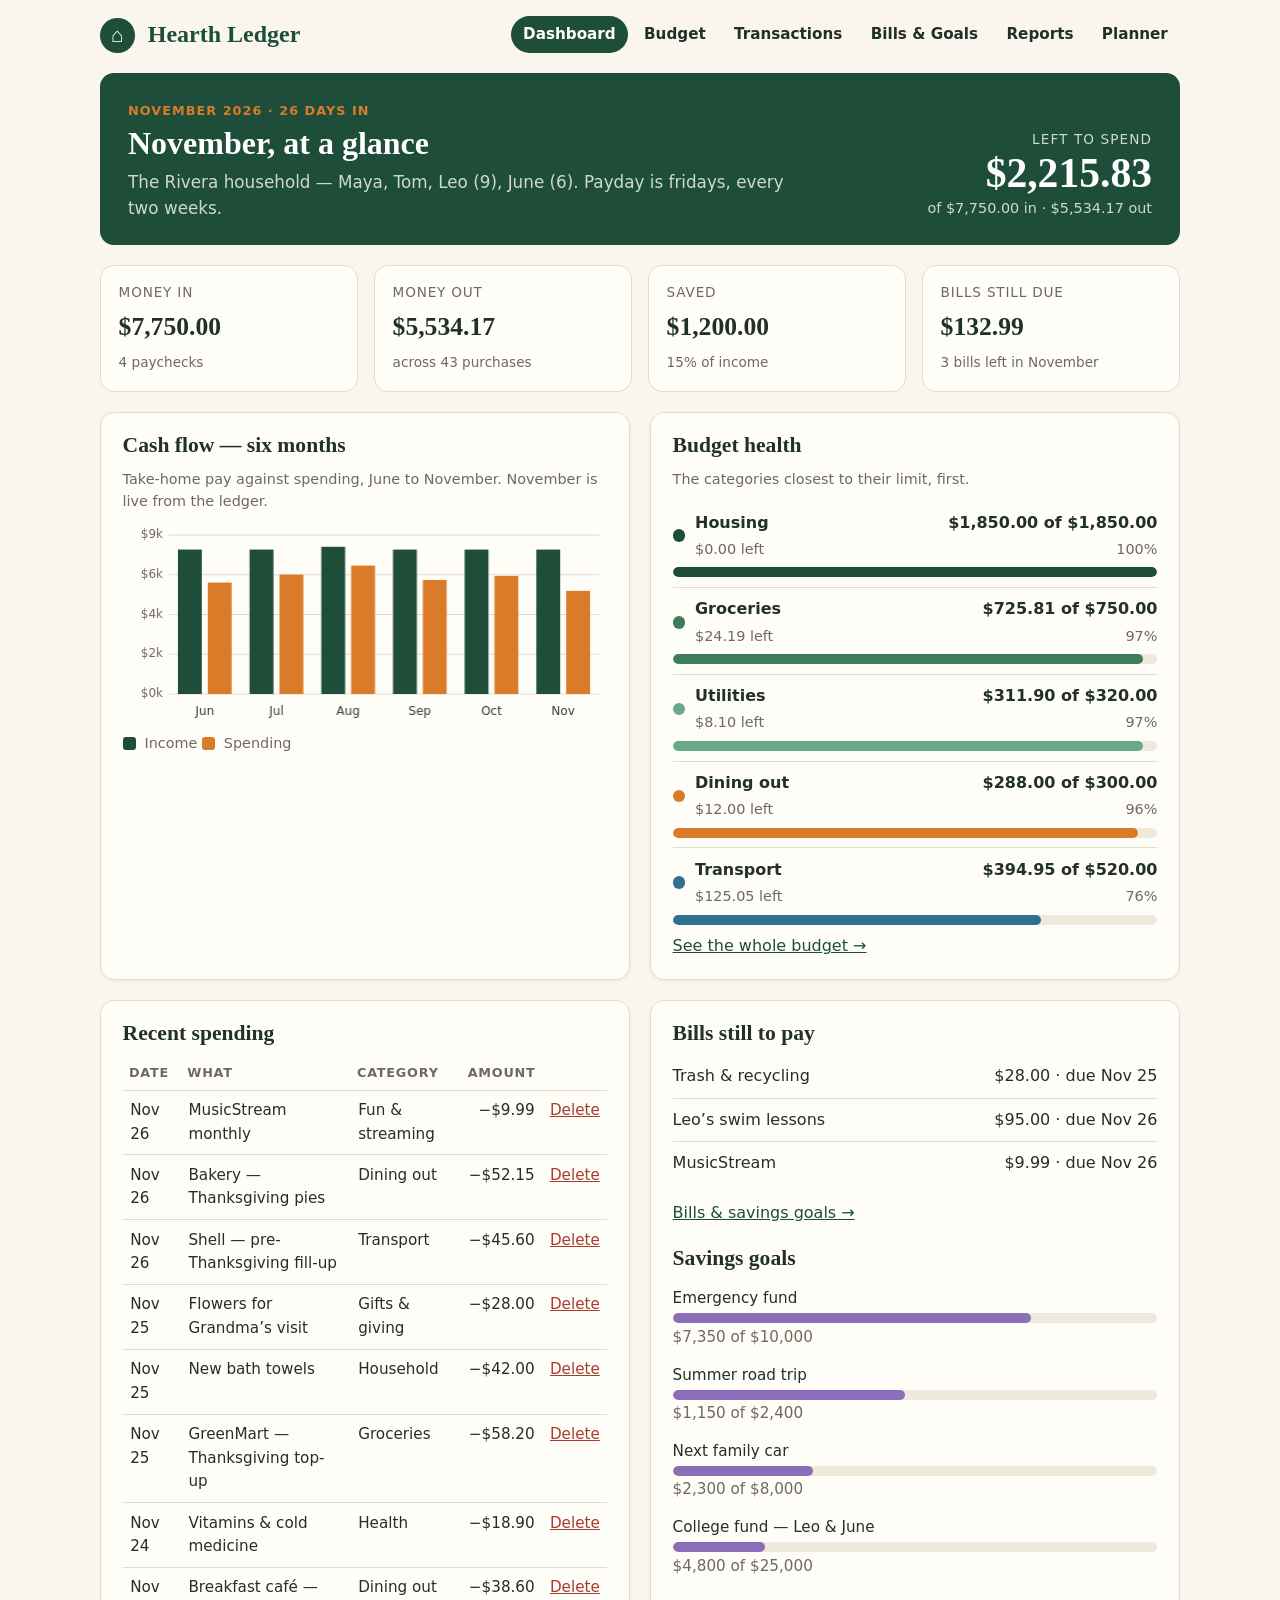
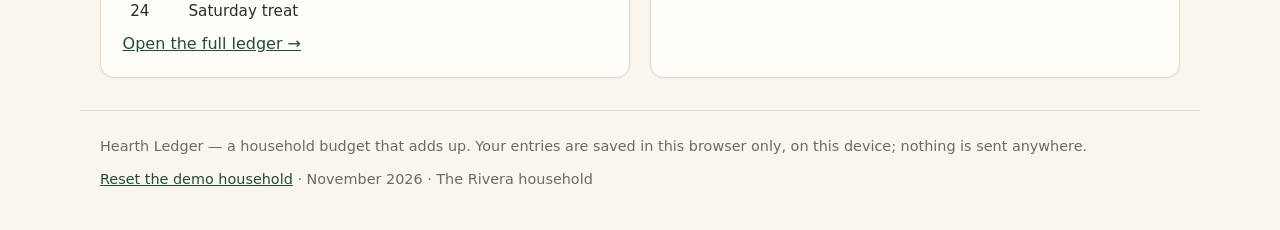
==== app/index.html @ c37ec685 "Hearth Ledger: household budget site for make.fun best-household-budget-site-20261126-1457" ====
<!doctype html>
<html lang="en">
<head>
<meta charset="utf-8">
<meta name="viewport" content="width=device-width, initial-scale=1">
<meta name="description" content="Hearth Ledger — a household budget site: the month at a glance, budgets by category, a ledger, bills, savings goals, reports and a 50/30/20 planner. Runs offline, from its own files.">
<title>Hearth Ledger — a household budget that adds up</title>
<link rel="icon" href="favicon.svg" type="image/svg+xml">
<link rel="stylesheet" href="style.css">
<script type="module" src="main.js"></script>
</head>
<body>
<header class="site-header">
  <a class="brand" href="#/"><span class="brand-mark" aria-hidden="true">⌂</span> Hearth Ledger</a>
  <nav class="site-nav" aria-label="Sections">
    <a href="#/">Dashboard</a>
    <a href="#/budget">Budget</a>
    <a href="#/transactions">Transactions</a>
    <a href="#/bills">Bills &amp; Goals</a>
    <a href="#/reports">Reports</a>
    <a href="#/plan">Planner</a>
  </nav>
</header>
<main id="app" class="page"></main>
<footer class="site-footer">
  <p>Hearth Ledger — a household budget that adds up. Your entries are saved in this browser only, on this device; nothing is sent anywhere.</p>
  <p><button class="link-button" data-action="reset-data">Reset the demo household</button> · November 2026 · The Rivera household</p>
</footer>
</body>
</html>
---- app/style.css ----
/* Hearth Ledger — the look.
 *
 * Warm paper, deep green, amber: a kitchen-table ledger, not a bank portal.
 * System fonts only, so the site needs no font files and no network.
 * Layout: a centred column, cards for each block, two-column grids that
 * collapse to one column on a phone. */

:root {
  --paper: #faf6ee;
  --card: #fffdf8;
  --ink: #22302a;
  --muted: #6f6a5e;
  --line: #e3dccb;
  --green: #1e4d3a;
  --green-soft: #e7efe9;
  --amber: #d97b29;
  --amber-soft: #fbeed9;
  --red: #a63d2f;
  --purple: #8a6fb8;
  --radius: 14px;
}

* { box-sizing: border-box; }

body {
  margin: 0;
  background: var(--paper);
  color: var(--ink);
  font: 16px/1.55 system-ui, -apple-system, "Segoe UI", sans-serif;
}

h1, h2, h3 {
  font-family: Georgia, "Times New Roman", serif;
  line-height: 1.2;
  margin: 0 0 0.4em;
}

h1 { font-size: 2rem; }
h2 { font-size: 1.35rem; }
h3 { font-size: 1.1rem; }

p { margin: 0 0 0.75em; }
p:last-child { margin-bottom: 0; }

a { color: var(--green); }
a:hover { color: var(--amber); }

button { font: inherit; cursor: pointer; }

/* --- Header and footer --- */

.site-header {
  display: flex;
  align-items: center;
  justify-content: space-between;
  gap: 1rem;
  flex-wrap: wrap;
  max-width: 1120px;
  margin: 0 auto;
  padding: 1rem 1.25rem 0.75rem;
}

.brand {
  font-family: Georgia, "Times New Roman", serif;
  font-size: 1.5rem;
  font-weight: 700;
  color: var(--green);
  text-decoration: none;
  white-space: nowrap;
}

.brand-mark {
  display: inline-block;
  width: 1.7em;
  height: 1.7em;
  line-height: 1.7em;
  text-align: center;
  background: var(--green);
  color: #fff;
  border-radius: 50%;
  font-size: 0.85em;
  margin-right: 0.35em;
}

.site-nav {
  display: flex;
  gap: 0.25rem;
  flex-wrap: wrap;
}

.site-nav a {
  padding: 0.45em 0.8em;
  border-radius: 999px;
  text-decoration: none;
  color: var(--ink);
  font-weight: 600;
  font-size: 0.95rem;
}

.site-nav a:hover { background: var(--green-soft); }
.site-nav a.active { background: var(--green); color: #fff; }

.site-footer {
  max-width: 1120px;
  margin: 0 auto;
  padding: 1.5rem 1.25rem 2.5rem;
  color: var(--muted);
  font-size: 0.9rem;
  border-top: 1px solid var(--line);
}

/* --- Page layout --- */

.page {
  max-width: 1120px;
  margin: 0 auto;
  padding: 0.5rem 1.25rem 2rem;
}

.page-head { margin: 0.5rem 0 1.25rem; }
.eyebrow {
  text-transform: uppercase;
  letter-spacing: 0.08em;
  font-size: 0.8rem;
  font-weight: 700;
  color: var(--amber);
  margin-bottom: 0.25em;
}
.lede { color: var(--muted); font-size: 1.05rem; max-width: 62ch; }
.hint { color: var(--muted); font-size: 0.9rem; }

.card {
  background: var(--card);
  border: 1px solid var(--line);
  border-radius: var(--radius);
  padding: 1.25rem 1.35rem;
  box-shadow: 0 1px 3px rgb(34 48 42 / 0.06);
}

.grid-two {
  display: grid;
  grid-template-columns: 1fr 1fr;
  gap: 1.25rem;
  margin-bottom: 1.25rem;
}

/* Grid and flex children must be allowed to shrink below their content's
 * intrinsic width, or a wide canvas or table forces the page wider than a
 * phone: the chart canvas is 640 wide by attribute but draws at whatever
 * width its card gives it. */
.grid-two > *, .stats > * { min-width: 0; }

section { margin-bottom: 1.25rem; }
section:last-child { margin-bottom: 0; }

/* --- Dashboard hero --- */

.hero {
  display: flex;
  justify-content: space-between;
  align-items: flex-end;
  gap: 1.5rem;
  flex-wrap: wrap;
  background: var(--green);
  color: #f4efe4;
  border-radius: var(--radius);
  padding: 1.75rem 1.75rem 1.5rem;
  margin-bottom: 1.25rem;
}

.hero h1 { color: #fff; margin-bottom: 0.2em; }
.hero .lede { color: #cfd8cf; margin-bottom: 0; }
.hero-left { text-align: right; }
.hero-label { display: block; font-size: 0.85rem; text-transform: uppercase; letter-spacing: 0.08em; color: #cfd8cf; }
.hero-amount { display: block; font-family: Georgia, "Times New Roman", serif; font-size: 2.6rem; font-weight: 700; color: #fff; line-height: 1.1; }
.hero-sub { font-size: 0.9rem; color: #cfd8cf; }

/* --- Stat cards --- */

.stats {
  display: grid;
  grid-template-columns: repeat(4, 1fr);
  gap: 1rem;
  margin-bottom: 1.25rem;
}

.stat {
  background: var(--card);
  border: 1px solid var(--line);
  border-radius: var(--radius);
  padding: 1rem 1.1rem;
}

.stat span { display: block; color: var(--muted); font-size: 0.85rem; text-transform: uppercase; letter-spacing: 0.06em; }
.stat strong { display: block; font-family: Georgia, "Times New Roman", serif; font-size: 1.6rem; margin: 0.15em 0; }
.stat small { color: var(--muted); font-size: 0.85rem; }

/* --- Bars --- */

.bar {
  height: 10px;
  background: #efe9db;
  border-radius: 999px;
  overflow: hidden;
}

.bar > span { display: block; height: 100%; border-radius: 999px; }
.bar.big { height: 16px; }
.bar-over { background: #f6ddd6; }

.cat-row {
  display: grid;
  grid-template-columns: auto 1fr auto;
  grid-template-areas:
    "dot name figures"
    "dot status pct"
    "bar bar bar";
  column-gap: 0.6rem;
  row-gap: 0.15rem;
  padding: 0.6rem 0;
  border-bottom: 1px solid var(--line);
  align-items: center;
}

.cat-row:last-of-type { border-bottom: 0; }
.cat-row .dot { grid-area: dot; }
.cat-row .cat-name { grid-area: name; font-weight: 600; }
.cat-row .cat-figures { grid-area: figures; font-weight: 600; text-align: right; }
.cat-row .cat-status { grid-area: status; color: var(--muted); font-size: 0.9rem; }
.cat-row .cat-pct { grid-area: pct; color: var(--muted); font-size: 0.9rem; text-align: right; }
.cat-row .bar { grid-area: bar; margin-top: 0.3rem; }

.dot {
  display: inline-block;
  width: 0.8em;
  height: 0.8em;
  border-radius: 50%;
  vertical-align: middle;
}

.over { color: var(--red); font-weight: 600; }
.good { color: var(--green); font-weight: 600; }
.paid { color: var(--green); font-weight: 600; }
.due { color: var(--amber); font-weight: 600; }

/* --- Tables --- */

.table-scroll { overflow-x: auto; }

table.ledger { width: 100%; border-collapse: collapse; font-size: 0.95rem; }
table.ledger th, table.ledger td { padding: 0.55em 0.5em; text-align: left; border-bottom: 1px solid var(--line); vertical-align: top; }
table.ledger th { color: var(--muted); font-size: 0.8rem; text-transform: uppercase; letter-spacing: 0.06em; }
table.ledger td.amount { text-align: right; font-variant-numeric: tabular-nums; white-space: nowrap; }
table.ledger td.amount.expense { color: var(--ink); }
table.ledger td.amount.income { color: var(--green); font-weight: 600; }
table.ledger tr:last-child td { border-bottom: 0; }
td.empty { color: var(--muted); text-align: center; padding: 1.5em 0; }

/* --- Forms and buttons --- */

.button {
  background: var(--green);
  color: #fff;
  border: 0;
  border-radius: 999px;
  padding: 0.55em 1.2em;
  font-weight: 600;
  white-space: nowrap;
}

.button:hover { background: #16392c; }
.button.small { padding: 0.35em 0.9em; font-size: 0.9rem; }

.link-button {
  background: none;
  border: 0;
  padding: 0;
  color: var(--green);
  text-decoration: underline;
  font-size: inherit;
}

.link-button.danger { color: var(--red); }
.link-button:hover { color: var(--amber); }

label { font-weight: 600; font-size: 0.95rem; }

input, select {
  font: inherit;
  color: var(--ink);
  background: #fff;
  border: 1px solid #cfc8b4;
  border-radius: 8px;
  padding: 0.45em 0.6em;
  width: 100%;
  margin-top: 0.25em;
}

input:focus, select:focus { outline: 2px solid var(--green); outline-offset: 1px; }

.form-grid {
  display: grid;
  grid-template-columns: repeat(auto-fit, minmax(180px, 1fr));
  gap: 0.9rem;
  align-items: end;
}

.form-card h3 { margin-bottom: 0.8rem; }

.filter-row {
  display: flex;
  gap: 1rem;
  flex-wrap: wrap;
  margin-bottom: 1rem;
}

.filter-row label { flex: 1; min-width: 200px; }

/* --- Budget page --- */

.total-bar-card { margin-bottom: 1.25rem; }
.total-bar-head { display: flex; justify-content: space-between; gap: 1rem; flex-wrap: wrap; margin-bottom: 0.6rem; }

.budget-grid {
  display: grid;
  grid-template-columns: repeat(auto-fill, minmax(280px, 1fr));
  gap: 1rem;
  margin-bottom: 1.25rem;
}

.budget-card header { display: flex; align-items: center; gap: 0.5rem; }
.budget-card header h3 { margin: 0; }
.big-figure { font-family: Georgia, "Times New Roman", serif; font-size: 1.5rem; font-weight: 700; margin: 0.5em 0; }
.big-figure span { font-size: 1rem; font-weight: 400; color: var(--muted); }
.budget-card .bar { margin: 0.5rem 0; }
.limit-edit { display: flex; gap: 0.5rem; align-items: center; margin-top: 0.75rem; }
.limit-edit input { width: 7em; margin-top: 0; }

/* --- Bills and goals --- */

.bill-list { list-style: none; margin: 0 0 1rem; padding: 0; }
.bill-list li {
  display: flex;
  justify-content: space-between;
  gap: 1rem;
  padding: 0.55em 0;
  border-bottom: 1px solid var(--line);
}
.bill-list li:last-child { border-bottom: 0; }

.subhead { margin-top: 1.25rem; }

.goal-mini { display: grid; grid-template-columns: 1fr auto; gap: 0.15rem 0.75rem; align-items: center; padding: 0.45rem 0; font-size: 0.95rem; }
.goal-mini .bar { grid-column: 1 / -1; }
.goal-mini span:last-child { color: var(--muted); }

.goal-card h3 { margin-bottom: 0.2rem; }
.goal-card > p { color: var(--muted); }
.goal-card .bar { margin: 0.5rem 0; }
.contribute-row { display: flex; gap: 0.5rem; flex-wrap: wrap; align-items: center; margin-top: 0.75rem; }
.contribute-custom { display: flex; gap: 0.4rem; align-items: center; }
.contribute-custom label { display: flex; align-items: center; gap: 0.3rem; }
.contribute-custom input { width: 6.5em; margin-top: 0; }

/* --- Reports --- */

.chart { width: 100%; height: auto; display: block; min-width: 0; }
.chart.donut { max-width: 420px; margin: 0 auto; }

.legend { color: var(--muted); font-size: 0.9rem; margin-top: 0.75rem; }
.swatch { display: inline-block; width: 0.9em; height: 0.9em; border-radius: 3px; margin-right: 0.3em; vertical-align: -0.1em; }

.donut-legend { list-style: none; margin: 0.75rem 0 0; padding: 0; columns: 2; column-gap: 1.5rem; }
.donut-legend li { display: flex; gap: 0.4rem; align-items: baseline; padding: 0.2em 0; break-inside: avoid; }
.donut-legend strong { margin-left: auto; font-variant-numeric: tabular-nums; }

.insights { margin: 0.5rem 0 0; padding-left: 1.2rem; }
.insights li { margin-bottom: 0.55em; }

/* --- Planner --- */

.planner-inputs { grid-template-columns: repeat(auto-fit, minmax(200px, 1fr)); }
.plan-row {
  display: flex;
  justify-content: space-between;
  gap: 1.5rem;
  flex-wrap: wrap;
  padding: 1rem 0;
  border-top: 1px solid var(--line);
}
.plan-row p { color: var(--muted); margin: 0.25em 0 0; max-width: 52ch; }
.plan-figures { display: flex; flex-direction: column; gap: 0.2rem; text-align: right; min-width: 15em; }

/* --- Phone layout --- */

@media (max-width: 760px) {
  body { font-size: 15px; }
  h1 { font-size: 1.6rem; }
  .grid-two { grid-template-columns: 1fr; }
  .stats { grid-template-columns: 1fr 1fr; }
  .site-header { padding: 0.75rem 1rem 0.5rem; }
  .site-nav { overflow-x: auto; flex-wrap: nowrap; padding-bottom: 0.25rem; }
  .site-nav a { white-space: nowrap; }
  .hero { padding: 1.25rem; }
  .hero-left { text-align: left; }
  .hero-amount { font-size: 2.1rem; }
  .donut-legend { columns: 1; }
  table.ledger { font-size: 0.88rem; }
  table.ledger th:nth-child(3), table.ledger td:nth-child(3) { display: none; }
  .page { padding: 0.25rem 1rem 1.5rem; }
}
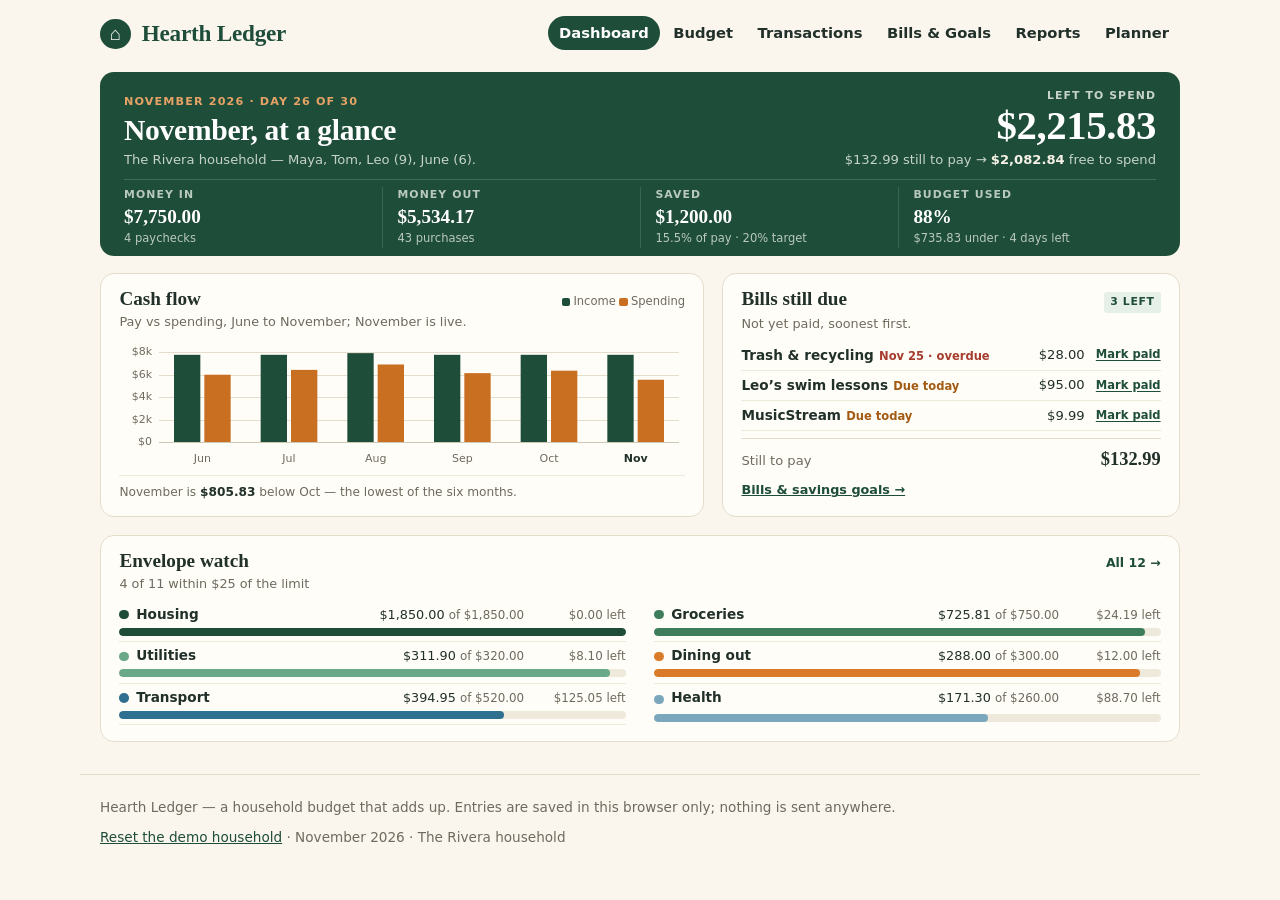
==== commit 3bd043c7: "Hearth Ledger round 1 optimization (Doubao): statement band dashboard, envelope cards, reports, phon" ====
--- a/app/index.html
+++ b/app/index.html
@@ -3,7 +3,7 @@
 <head>
 <meta charset="utf-8">
 <meta name="viewport" content="width=device-width, initial-scale=1">
-<meta name="description" content="Hearth Ledger — a household budget site: the month at a glance, budgets by category, a ledger, bills, savings goals, reports and a 50/30/20 planner. Runs offline, from its own files.">
+<meta name="description" content="Hearth Ledger — a household budget that adds up: the month at a glance, envelopes, a ledger, bills, savings goals, reports and a 50/30/20 planner. Offline, from its own files.">
 <title>Hearth Ledger — a household budget that adds up</title>
 <link rel="icon" href="favicon.svg" type="image/svg+xml">
 <link rel="stylesheet" href="style.css">
@@ -23,8 +23,8 @@
 </header>
 <main id="app" class="page"></main>
 <footer class="site-footer">
-  <p>Hearth Ledger — a household budget that adds up. Your entries are saved in this browser only, on this device; nothing is sent anywhere.</p>
-  <p><button class="link-button" data-action="reset-data">Reset the demo household</button> · November 2026 · The Rivera household</p>
+  <p>Hearth Ledger — a household budget that adds up. Entries are saved in this browser only; nothing is sent anywhere.</p>
+  <p><button class="link-button" data-action="reset-data">Reset the demo household</button> &middot; November 2026 &middot; The Rivera household</p>
 </footer>
 </body>
 </html>
--- a/app/style.css
+++ b/app/style.css
@@ -1,411 +1,256 @@
-/* Hearth Ledger — the look.
- *
- * Warm paper, deep green, amber: a kitchen-table ledger, not a bank portal.
- * System fonts only, so the site needs no font files and no network.
- * Layout: a centred column, cards for each block, two-column grids that
- * collapse to one column on a phone. */
+/* Hearth Ledger — warm paper, deep green, amber: a kitchen-table ledger.
+   System fonts only; one centred column, cards that stack on a phone. */
 
 :root {
   --paper: #faf6ee;
   --card: #fffdf8;
   --ink: #22302a;
   --muted: #6f6a5e;
-  --line: #e3dccb;
+  --line: #e4ddcc;
+  --line-soft: #efe9db;
   --green: #1e4d3a;
   --green-soft: #e7efe9;
-  --amber: #d97b29;
-  --amber-soft: #fbeed9;
+  --amber: #c96f22;
   --red: #a63d2f;
   --purple: #8a6fb8;
   --radius: 14px;
+  --sans: "Lato", "Segoe UI", system-ui, -apple-system, sans-serif;
+  --serif: "Iowan Old Style", "Bitstream Charter", Georgia, "Times New Roman", serif;
 }
 
 * { box-sizing: border-box; }
-
-body {
-  margin: 0;
-  background: var(--paper);
-  color: var(--ink);
-  font: 16px/1.55 system-ui, -apple-system, "Segoe UI", sans-serif;
+body { margin: 0; background: var(--paper); color: var(--ink); font: 16px/1.5 var(--sans); }
+
+h1, h2, h3 { font-family: var(--serif); line-height: 1.15; margin: 0 0 0.35em; }
+h1 { font-size: 2rem; }
+h2 { font-size: 1.2rem; }
+h3 { font-size: 1rem; }
+p { margin: 0 0 0.7em; }
+p:last-child { margin-bottom: 0; }
+a { color: var(--green); text-decoration-thickness: 1px; }
+a:hover { color: var(--amber); }
+button { font: inherit; cursor: pointer; }
+
+.micro { display: block; font-size: 0.68rem; font-weight: 700; letter-spacing: 0.1em; text-transform: uppercase; color: var(--muted); }
+
+/* Header, footer, page frame */
+
+.site-header { display: flex; align-items: center; justify-content: space-between; gap: 1rem; flex-wrap: wrap; max-width: 1120px; margin: 0 auto; padding: 1rem 1.25rem 0.85rem; }
+.brand { font-family: var(--serif); font-size: 1.45rem; font-weight: 700; color: var(--green); text-decoration: none; white-space: nowrap; letter-spacing: -0.01em; }
+.brand-mark { display: inline-block; width: 1.65em; height: 1.65em; line-height: 1.65em; text-align: center; background: var(--green); color: #fff; border-radius: 50%; font-size: 0.8em; margin-right: 0.3em; vertical-align: 0.08em; }
+.site-nav { display: flex; gap: 0.15rem; }
+.site-nav a { padding: 0.4em 0.75em; border-radius: 999px; text-decoration: none; color: var(--ink); font-weight: 700; font-size: 0.92rem; }
+.site-nav a:hover { background: var(--green-soft); color: var(--green); }
+.site-nav a.active { background: var(--green); color: #fff; }
+.site-footer { max-width: 1120px; margin: 0 auto; padding: 1.4rem 1.25rem 2.5rem; color: var(--muted); font-size: 0.85rem; border-top: 1px solid var(--line); }
+.site-footer .link-button { color: var(--green); }
+
+.page { max-width: 1120px; margin: 0 auto; padding: 0.5rem 1.25rem 2rem; }
+.page-head { margin: 0.4rem 0 1.1rem; }
+.page-head .lede { max-width: 68ch; }
+.eyebrow { text-transform: uppercase; letter-spacing: 0.1em; font-size: 0.7rem; font-weight: 700; color: var(--amber); margin: 0 0 0.35em; }
+.lede { color: var(--muted); }
+.hint { color: var(--muted); font-size: 0.85rem; }
+.section-head p { font-size: 0.85rem; }
+
+.card { background: var(--card); border: 1px solid var(--line); border-radius: var(--radius); padding: 0.88rem 1.15rem 0.95rem; }
+.card-head { display: flex; align-items: baseline; justify-content: space-between; gap: 0.75rem; }
+.card-head h2 { margin: 0; }
+.card-note { color: var(--muted); font-size: 0.8rem; margin: 0.1em 0 0.55em; }
+.card-link { font-size: 0.78rem; font-weight: 700; white-space: nowrap; text-decoration: none; }
+.card-link:hover { text-decoration: underline; }
+.card-foot { margin: 0.55em 0 0; font-size: 0.8rem; font-weight: 700; }
+.chip { font-size: 0.68rem; font-weight: 700; letter-spacing: 0.06em; text-transform: uppercase; padding: 0.2em 0.55em; border-radius: 3px; background: var(--green-soft); color: var(--green); white-space: nowrap; }
+.row { display: grid; gap: 1.1rem; margin-top: 1.1rem; }
+.row-main { grid-template-columns: 1.32fr 1fr; }
+
+/* Dashboard band */
+
+.board { background: var(--green); color: #f2ede1; border-radius: var(--radius); padding: 1rem 1.5rem 0; }
+.board-top { display: flex; justify-content: space-between; align-items: flex-end; gap: 1.5rem; flex-wrap: wrap; padding-bottom: 0.55rem; }
+.board .eyebrow { color: #e7a366; margin-bottom: 0.22em; }
+.board h1 { color: #fff; font-size: 1.85rem; line-height: 1.1; margin: 0; letter-spacing: -0.01em; }
+.board-note { color: #c6d3c8; font-size: 0.82rem; margin: 0.3em 0 0; }
+.board-money { text-align: right; }
+.board-money .micro { color: #c6d3c8; }
+.board-money strong { display: block; font-family: var(--serif); font-size: 2.55rem; line-height: 1.05; color: #fff; letter-spacing: -0.01em; }
+.board-sub { display: block; font-size: 0.82rem; color: #c6d3c8; margin-top: 0.2em; }
+.board-sub b { color: #f7f2e6; }
+.board-strip { display: grid; grid-template-columns: repeat(4, 1fr); border-top: 1px solid rgb(255 255 255 / 0.16); padding: 0.45rem 0 0.5rem; }
+.board-strip > div { padding: 0 0.9rem; border-left: 1px solid rgb(255 255 255 / 0.13); }
+.board-strip > div:first-child { padding-left: 0; border-left: 0; }
+.board-strip .micro { color: #b9c9bd; }
+.board-strip strong { display: block; font-family: var(--serif); font-size: 1.2rem; line-height: 1.25; color: #fff; margin: 0.12em 0 0.05em; }
+.board-strip small { display: block; font-size: 0.72rem; color: #b9c9bd; }
+
+/* Dots, bars, tags */
+
+.dot { display: inline-block; width: 0.6em; height: 0.6em; border-radius: 50%; flex: none; }
+.dot-in { background: var(--green); }
+.bar { height: 8px; background: var(--line-soft); border-radius: 999px; overflow: hidden; }
+.bar > span { display: block; height: 100%; border-radius: 999px; }
+.bar-over { background: #f3d8d1; }
+.over { color: var(--red); font-weight: 700; }
+.good { color: var(--green); font-weight: 700; }
+.today { color: #a35a12; font-weight: 700; white-space: nowrap; }
+
+/* Envelope rows: name, figures, and a bar under the line */
+
+.env { display: grid; grid-template-columns: 0.6em minmax(0, 1fr) auto 5.9em; grid-template-areas: "dot name figure left" "bar bar bar bar"; column-gap: 0.45rem; align-items: baseline; padding: 0.34rem 0; border-bottom: 1px solid var(--line-soft); }
+.env:last-child { border-bottom: 0; padding-bottom: 0; }
+.env .dot { grid-area: dot; align-self: center; }
+.env-name { grid-area: name; font-weight: 700; font-size: 0.85rem; line-height: 1.3; overflow: hidden; text-overflow: ellipsis; white-space: nowrap; }
+.env-figure { grid-area: figure; font-size: 0.8rem; line-height: 1.3; white-space: nowrap; }
+.env-figure .of { color: var(--muted); font-size: 0.74rem; }
+.env-left { grid-area: left; font-size: 0.74rem; line-height: 1.3; color: var(--muted); text-align: right; white-space: nowrap; }
+.env .bar { grid-area: bar; margin-top: 0.26rem; }
+.env-grid { display: grid; grid-template-columns: 1fr 1fr; column-gap: 1.8rem; }
+
+/* Bills on the dashboard */
+
+.bill-rows { list-style: none; margin: 0; padding: 0; }
+.bill-row { display: grid; grid-template-columns: minmax(0, 1fr) 4.7em auto; gap: 0.7rem; align-items: center; padding: 0.28rem 0; border-bottom: 1px solid var(--line-soft); }
+.bill-name { font-size: 0.85rem; font-weight: 600; overflow: hidden; text-overflow: ellipsis; white-space: nowrap; }
+.bill-name span { font-size: 0.72rem; font-weight: 700; margin-left: 0.45em; }
+.bill-amount { font-size: 0.82rem; text-align: right; }
+.total-line { display: flex; justify-content: space-between; align-items: baseline; gap: 1rem; margin-top: 0.45rem; padding-top: 0.38rem; border-top: 1px solid var(--line); font-size: 0.82rem; color: var(--muted); }
+.total-line strong { font-family: var(--serif); font-size: 1.15rem; color: var(--ink); }
+.all-paid { font-size: 0.85rem; color: var(--green); padding: 0.6rem 0; }
+.act-link { white-space: nowrap; background: none; border: 0; padding: 0.1em 0; font-size: 0.72rem; font-weight: 700; color: var(--green); text-decoration: underline; text-underline-offset: 2px; }
+.act-link:hover { color: var(--amber); }
+
+.legend { margin: 0; font-size: 0.72rem; color: var(--muted); white-space: nowrap; }
+.sw { display: inline-block; width: 0.7em; height: 0.7em; border-radius: 2px; margin-right: 0.3em; vertical-align: -0.05em; }
+.sw-in { background: var(--green); }
+.sw-out { background: var(--amber); }
+.takeaway { font-size: 0.76rem; color: var(--muted); margin: 0.55rem 0 0; border-top: 1px solid var(--line-soft); padding-top: 0.45rem; }
+.takeaway b { color: var(--ink); }
+
+/* Charts */
+
+.chart { width: 100%; display: block; min-width: 0; }
+.chart-flow { height: 128px; }
+.chart-donut { height: 290px; max-width: 360px; margin: 0.3rem auto 0; }
+
+/* Tables, buttons, forms */
+
+.table-scroll { overflow-x: auto; }
+table.ledger { width: 100%; border-collapse: collapse; font-size: 0.85rem; }
+table.ledger th, table.ledger td { padding: 0.45em; text-align: left; border-bottom: 1px solid var(--line-soft); vertical-align: middle; }
+table.ledger th { color: var(--muted); font-size: 0.68rem; text-transform: uppercase; letter-spacing: 0.07em; }
+table.ledger .when { color: var(--muted); white-space: nowrap; font-size: 0.78rem; }
+table.ledger .cat { color: var(--muted); font-size: 0.78rem; }
+table.ledger .dot { margin-right: 0.4em; }
+table.ledger td.amount, table.ledger th.amount { text-align: right; white-space: nowrap; }
+table.ledger td.amount.income { color: var(--green); font-weight: 700; }
+table.ledger .act { text-align: right; width: 1%; }
+table.ledger tr:last-child td { border-bottom: 0; }
+td.empty { color: var(--muted); padding: 1.6em 0; }
+.tx-table td:nth-child(1) { width: 5.2em; }
+.tx-table td:nth-child(3) { width: 8.6em; }
+.tx-table td:nth-child(4) { width: 8em; }
+.tx-table td:nth-child(5) { width: 4.6em; }
+.bills-table td:nth-child(2) { width: 8.4em; }
+.bills-table td:nth-child(3) { width: 5.6em; }
+.bills-table td:nth-child(4) { width: 5.4em; }
+.bills-table td:nth-child(5) { width: 8.2em; }
+
+.button { background: var(--green); color: #fff; border: 0; border-radius: 999px; padding: 0.5em 1.1em; font-weight: 700; font-size: 0.85rem; white-space: nowrap; }
+.button:hover { background: #16392c; }
+.button.small { padding: 0.28em 0.8em; font-size: 0.76rem; }
+.button-ghost { background: transparent; color: var(--green); box-shadow: inset 0 0 0 1px var(--line); }
+.button-ghost:hover { background: var(--green-soft); }
+.link-button { background: none; border: 0; padding: 0; color: var(--green); text-decoration: underline; font-size: inherit; }
+.link-button:hover { color: var(--amber); }
+
+label { font-weight: 700; font-size: 0.8rem; }
+input, select { font: inherit; color: var(--ink); background: #fff; border: 1px solid #cfc8b4; border-radius: 8px; padding: 0.4em 0.55em; width: 100%; margin-top: 0.25em; font-size: 0.9rem; }
+input:focus, select:focus { outline: 2px solid var(--green); outline-offset: 1px; }
+.form-grid { display: grid; grid-template-columns: repeat(auto-fit, minmax(170px, 1fr)); gap: 0.8rem; align-items: end; }
+.form-card h2 { margin-bottom: 0.7rem; }
+.filter-row { display: flex; gap: 0.9rem; flex-wrap: wrap; margin-bottom: 0.8rem; }
+.filter-row label { flex: 1; min-width: 190px; }
+
+/* Budget page */
+
+.plan-bar { margin-bottom: 1.1rem; padding-bottom: 0.9rem; }
+.plan-head { display: flex; justify-content: space-between; gap: 1rem; flex-wrap: wrap; align-items: baseline; margin-bottom: 0.55rem; }
+.plan-head b { font-family: var(--serif); font-size: 1.05rem; }
+.plan-pct { font-size: 0.8rem; color: var(--muted); }
+.plan-bar .bar { height: 12px; }
+.budget-grid { display: grid; grid-template-columns: repeat(auto-fill, minmax(260px, 1fr)); gap: 0.9rem; margin-bottom: 1.1rem; }
+.envelope-card { padding: 0.9rem 1rem 1rem; }
+.env-head { display: flex; align-items: center; gap: 0.45rem; margin-bottom: 0.2rem; }
+.env-head h3 { margin: 0; font-size: 0.98rem; }
+.env-head .chip { margin-left: auto; }
+.big-figure { font-family: var(--serif); font-size: 1.35rem; font-weight: 700; margin: 0.45em 0 0.4em; }
+.big-figure span { font-family: var(--sans); font-size: 0.78rem; font-weight: 400; color: var(--muted); }
+.envelope-card .bar { margin: 0.35rem 0 0.4rem; }
+.limit-edit { display: flex; gap: 0.4rem; align-items: center; margin-top: 0.6rem; font-size: 0.72rem; color: var(--muted); font-weight: 700; }
+.limit-edit input { width: 5.4em; margin-top: 0; padding: 0.3em 0.45em; font-size: 0.8rem; text-align: right; }
+
+/* Bills and goals */
+
+.section-head { margin: 0.2rem 0 0.8rem; }
+.section-head h2 { margin-bottom: 0.15em; }
+.section-head p { color: var(--muted); margin: 0; }
+.goals-grid { grid-template-columns: repeat(auto-fill, minmax(240px, 1fr)); }
+.goal-note { color: var(--muted); font-size: 0.82rem; }
+.goal-card .big-figure { margin: 0.4em 0 0.45em; }
+.goal-card .bar { margin-bottom: 0.35rem; }
+.contribute-row { display: flex; gap: 0.4rem; flex-wrap: wrap; align-items: center; margin-top: 0.65rem; }
+.contribute-custom { display: flex; gap: 0.35rem; align-items: center; }
+.contribute-custom label { display: flex; align-items: center; gap: 0.25rem; font-size: 0.75rem; }
+.contribute-custom input { width: 5.4em; margin-top: 0; padding: 0.3em 0.4em; font-size: 0.8rem; }
+
+/* Reports and planner */
+
+.donut-legend { list-style: none; margin: 0.6rem 0 0; padding: 0; columns: 2; column-gap: 1.2rem; }
+.donut-legend li { display: flex; gap: 0.35rem; align-items: baseline; padding: 0.16em 0; break-inside: avoid; font-size: 0.8rem; }
+.donut-legend b { margin-left: auto; font-weight: 700; }
+.subhead { margin: 0.85rem 0 0.4rem; }
+.insights { margin: 0; padding-left: 1.1rem; font-size: 0.84rem; }
+.insights li { margin-bottom: 0.4em; }
+.planner-inputs { grid-template-columns: repeat(auto-fit, minmax(180px, 1fr)); }
+.plan-row { display: flex; justify-content: space-between; gap: 1.2rem; flex-wrap: wrap; padding: 0.85rem 0; border-top: 1px solid var(--line-soft); }
+.plan-row p { color: var(--muted); margin: 0.2em 0 0; max-width: 52ch; font-size: 0.85rem; }
+.plan-figures { display: flex; flex-direction: column; gap: 0.15rem; text-align: right; min-width: 13em; font-size: 0.84rem; }
+
+/* Phone layout */
+
+@media (max-width: 780px) {
+  body { font-size: 15px; }
+  .site-header { display: block; padding: 0.85rem 1rem 0.6rem; }
+  .site-nav { display: grid; grid-template-columns: repeat(3, 1fr); gap: 0.3rem; margin-top: 0.6rem; }
+  .site-nav a { text-align: center; padding: 0.45em 0.3em; font-size: 0.82rem; background: #f1ebdd; }
+  .page { padding: 0.3rem 1rem 1.5rem; }
+  h1 { font-size: 1.55rem; }
+  .row-main { grid-template-columns: 1fr; }
+  .row { gap: 0.9rem; margin-top: 0.9rem; }
+  .board { padding: 0.95rem 1.1rem 0; }
+  .board h1 { font-size: 1.5rem; }
+  .board .eyebrow { font-size: 0.64rem; }
+  .board-note { font-size: 0.78rem; }
+  .board-money { text-align: left; width: 100%; }
+  .board-money strong { font-size: 2rem; }
+  .board-sub { font-size: 0.78rem; }
+  .board-strip { grid-template-columns: 1fr 1fr; padding-top: 0.4rem; }
+  .board-strip > div { padding: 0.4rem 0.7rem 0.35rem; }
+  .board-strip > div:nth-child(odd) { padding-left: 0; border-left: 0; }
+  .board-strip > div:nth-child(n + 3) { border-top: 1px solid rgb(255 255 255 / 0.13); }
+  .board-strip strong { font-size: 1.05rem; }
+  .board-strip small { font-size: 0.68rem; }
+  .env-grid { grid-template-columns: 1fr; }
+  .budget-grid, .goals-grid { grid-template-columns: 1fr; }
+  .donut-legend { columns: 1; }
+  table.ledger { font-size: 0.78rem; }
+  table.ledger .cat { display: none; }
+  .tx-table td:nth-child(1) { width: 3.7em; }
+  .tx-table td:nth-child(4) { width: 5.4em; }
+  .tx-table td:nth-child(5) { width: 3.3em; }
+  table.ledger .when { font-size: 0.72rem; }
+  .bill-row { grid-template-columns: 1fr auto; row-gap: 0.2rem; }
+  .bill-name { grid-column: 1 / -1; }
+  .plan-head { flex-direction: column; gap: 0.2rem; }
+  .plan-figures { text-align: left; }
 }
-
-h1, h2, h3 {
-  font-family: Georgia, "Times New Roman", serif;
-  line-height: 1.2;
-  margin: 0 0 0.4em;
-}
-
-h1 { font-size: 2rem; }
-h2 { font-size: 1.35rem; }
-h3 { font-size: 1.1rem; }
-
-p { margin: 0 0 0.75em; }
-p:last-child { margin-bottom: 0; }
-
-a { color: var(--green); }
-a:hover { color: var(--amber); }
-
-button { font: inherit; cursor: pointer; }
-
-/* --- Header and footer --- */
-
-.site-header {
-  display: flex;
-  align-items: center;
-  justify-content: space-between;
-  gap: 1rem;
-  flex-wrap: wrap;
-  max-width: 1120px;
-  margin: 0 auto;
-  padding: 1rem 1.25rem 0.75rem;
-}
-
-.brand {
-  font-family: Georgia, "Times New Roman", serif;
-  font-size: 1.5rem;
-  font-weight: 700;
-  color: var(--green);
-  text-decoration: none;
-  white-space: nowrap;
-}
-
-.brand-mark {
-  display: inline-block;
-  width: 1.7em;
-  height: 1.7em;
-  line-height: 1.7em;
-  text-align: center;
-  background: var(--green);
-  color: #fff;
-  border-radius: 50%;
-  font-size: 0.85em;
-  margin-right: 0.35em;
-}
-
-.site-nav {
-  display: flex;
-  gap: 0.25rem;
-  flex-wrap: wrap;
-}
-
-.site-nav a {
-  padding: 0.45em 0.8em;
-  border-radius: 999px;
-  text-decoration: none;
-  color: var(--ink);
-  font-weight: 600;
-  font-size: 0.95rem;
-}
-
-.site-nav a:hover { background: var(--green-soft); }
-.site-nav a.active { background: var(--green); color: #fff; }
-
-.site-footer {
-  max-width: 1120px;
-  margin: 0 auto;
-  padding: 1.5rem 1.25rem 2.5rem;
-  color: var(--muted);
-  font-size: 0.9rem;
-  border-top: 1px solid var(--line);
-}
-
-/* --- Page layout --- */
-
-.page {
-  max-width: 1120px;
-  margin: 0 auto;
-  padding: 0.5rem 1.25rem 2rem;
-}
-
-.page-head { margin: 0.5rem 0 1.25rem; }
-.eyebrow {
-  text-transform: uppercase;
-  letter-spacing: 0.08em;
-  font-size: 0.8rem;
-  font-weight: 700;
-  color: var(--amber);
-  margin-bottom: 0.25em;
-}
-.lede { color: var(--muted); font-size: 1.05rem; max-width: 62ch; }
-.hint { color: var(--muted); font-size: 0.9rem; }
-
-.card {
-  background: var(--card);
-  border: 1px solid var(--line);
-  border-radius: var(--radius);
-  padding: 1.25rem 1.35rem;
-  box-shadow: 0 1px 3px rgb(34 48 42 / 0.06);
-}
-
-.grid-two {
-  display: grid;
-  grid-template-columns: 1fr 1fr;
-  gap: 1.25rem;
-  margin-bottom: 1.25rem;
-}
-
-/* Grid and flex children must be allowed to shrink below their content's
- * intrinsic width, or a wide canvas or table forces the page wider than a
- * phone: the chart canvas is 640 wide by attribute but draws at whatever
- * width its card gives it. */
-.grid-two > *, .stats > * { min-width: 0; }
-
-section { margin-bottom: 1.25rem; }
-section:last-child { margin-bottom: 0; }
-
-/* --- Dashboard hero --- */
-
-.hero {
-  display: flex;
-  justify-content: space-between;
-  align-items: flex-end;
-  gap: 1.5rem;
-  flex-wrap: wrap;
-  background: var(--green);
-  color: #f4efe4;
-  border-radius: var(--radius);
-  padding: 1.75rem 1.75rem 1.5rem;
-  margin-bottom: 1.25rem;
-}
-
-.hero h1 { color: #fff; margin-bottom: 0.2em; }
-.hero .lede { color: #cfd8cf; margin-bottom: 0; }
-.hero-left { text-align: right; }
-.hero-label { display: block; font-size: 0.85rem; text-transform: uppercase; letter-spacing: 0.08em; color: #cfd8cf; }
-.hero-amount { display: block; font-family: Georgia, "Times New Roman", serif; font-size: 2.6rem; font-weight: 700; color: #fff; line-height: 1.1; }
-.hero-sub { font-size: 0.9rem; color: #cfd8cf; }
-
-/* --- Stat cards --- */
-
-.stats {
-  display: grid;
-  grid-template-columns: repeat(4, 1fr);
-  gap: 1rem;
-  margin-bottom: 1.25rem;
-}
-
-.stat {
-  background: var(--card);
-  border: 1px solid var(--line);
-  border-radius: var(--radius);
-  padding: 1rem 1.1rem;
-}
-
-.stat span { display: block; color: var(--muted); font-size: 0.85rem; text-transform: uppercase; letter-spacing: 0.06em; }
-.stat strong { display: block; font-family: Georgia, "Times New Roman", serif; font-size: 1.6rem; margin: 0.15em 0; }
-.stat small { color: var(--muted); font-size: 0.85rem; }
-
-/* --- Bars --- */
-
-.bar {
-  height: 10px;
-  background: #efe9db;
-  border-radius: 999px;
-  overflow: hidden;
-}
-
-.bar > span { display: block; height: 100%; border-radius: 999px; }
-.bar.big { height: 16px; }
-.bar-over { background: #f6ddd6; }
-
-.cat-row {
-  display: grid;
-  grid-template-columns: auto 1fr auto;
-  grid-template-areas:
-    "dot name figures"
-    "dot status pct"
-    "bar bar bar";
-  column-gap: 0.6rem;
-  row-gap: 0.15rem;
-  padding: 0.6rem 0;
-  border-bottom: 1px solid var(--line);
-  align-items: center;
-}
-
-.cat-row:last-of-type { border-bottom: 0; }
-.cat-row .dot { grid-area: dot; }
-.cat-row .cat-name { grid-area: name; font-weight: 600; }
-.cat-row .cat-figures { grid-area: figures; font-weight: 600; text-align: right; }
-.cat-row .cat-status { grid-area: status; color: var(--muted); font-size: 0.9rem; }
-.cat-row .cat-pct { grid-area: pct; color: var(--muted); font-size: 0.9rem; text-align: right; }
-.cat-row .bar { grid-area: bar; margin-top: 0.3rem; }
-
-.dot {
-  display: inline-block;
-  width: 0.8em;
-  height: 0.8em;
-  border-radius: 50%;
-  vertical-align: middle;
-}
-
-.over { color: var(--red); font-weight: 600; }
-.good { color: var(--green); font-weight: 600; }
-.paid { color: var(--green); font-weight: 600; }
-.due { color: var(--amber); font-weight: 600; }
-
-/* --- Tables --- */
-
-.table-scroll { overflow-x: auto; }
-
-table.ledger { width: 100%; border-collapse: collapse; font-size: 0.95rem; }
-table.ledger th, table.ledger td { padding: 0.55em 0.5em; text-align: left; border-bottom: 1px solid var(--line); vertical-align: top; }
-table.ledger th { color: var(--muted); font-size: 0.8rem; text-transform: uppercase; letter-spacing: 0.06em; }
-table.ledger td.amount { text-align: right; font-variant-numeric: tabular-nums; white-space: nowrap; }
-table.ledger td.amount.expense { color: var(--ink); }
-table.ledger td.amount.income { color: var(--green); font-weight: 600; }
-table.ledger tr:last-child td { border-bottom: 0; }
-td.empty { color: var(--muted); text-align: center; padding: 1.5em 0; }
-
-/* --- Forms and buttons --- */
-
-.button {
-  background: var(--green);
-  color: #fff;
-  border: 0;
-  border-radius: 999px;
-  padding: 0.55em 1.2em;
-  font-weight: 600;
-  white-space: nowrap;
-}
-
-.button:hover { background: #16392c; }
-.button.small { padding: 0.35em 0.9em; font-size: 0.9rem; }
-
-.link-button {
-  background: none;
-  border: 0;
-  padding: 0;
-  color: var(--green);
-  text-decoration: underline;
-  font-size: inherit;
-}
-
-.link-button.danger { color: var(--red); }
-.link-button:hover { color: var(--amber); }
-
-label { font-weight: 600; font-size: 0.95rem; }
-
-input, select {
-  font: inherit;
-  color: var(--ink);
-  background: #fff;
-  border: 1px solid #cfc8b4;
-  border-radius: 8px;
-  padding: 0.45em 0.6em;
-  width: 100%;
-  margin-top: 0.25em;
-}
-
-input:focus, select:focus { outline: 2px solid var(--green); outline-offset: 1px; }
-
-.form-grid {
-  display: grid;
-  grid-template-columns: repeat(auto-fit, minmax(180px, 1fr));
-  gap: 0.9rem;
-  align-items: end;
-}
-
-.form-card h3 { margin-bottom: 0.8rem; }
-
-.filter-row {
-  display: flex;
-  gap: 1rem;
-  flex-wrap: wrap;
-  margin-bottom: 1rem;
-}
-
-.filter-row label { flex: 1; min-width: 200px; }
-
-/* --- Budget page --- */
-
-.total-bar-card { margin-bottom: 1.25rem; }
-.total-bar-head { display: flex; justify-content: space-between; gap: 1rem; flex-wrap: wrap; margin-bottom: 0.6rem; }
-
-.budget-grid {
-  display: grid;
-  grid-template-columns: repeat(auto-fill, minmax(280px, 1fr));
-  gap: 1rem;
-  margin-bottom: 1.25rem;
-}
-
-.budget-card header { display: flex; align-items: center; gap: 0.5rem; }
-.budget-card header h3 { margin: 0; }
-.big-figure { font-family: Georgia, "Times New Roman", serif; font-size: 1.5rem; font-weight: 700; margin: 0.5em 0; }
-.big-figure span { font-size: 1rem; font-weight: 400; color: var(--muted); }
-.budget-card .bar { margin: 0.5rem 0; }
-.limit-edit { display: flex; gap: 0.5rem; align-items: center; margin-top: 0.75rem; }
-.limit-edit input { width: 7em; margin-top: 0; }
-
-/* --- Bills and goals --- */
-
-.bill-list { list-style: none; margin: 0 0 1rem; padding: 0; }
-.bill-list li {
-  display: flex;
-  justify-content: space-between;
-  gap: 1rem;
-  padding: 0.55em 0;
-  border-bottom: 1px solid var(--line);
-}
-.bill-list li:last-child { border-bottom: 0; }
-
-.subhead { margin-top: 1.25rem; }
-
-.goal-mini { display: grid; grid-template-columns: 1fr auto; gap: 0.15rem 0.75rem; align-items: center; padding: 0.45rem 0; font-size: 0.95rem; }
-.goal-mini .bar { grid-column: 1 / -1; }
-.goal-mini span:last-child { color: var(--muted); }
-
-.goal-card h3 { margin-bottom: 0.2rem; }
-.goal-card > p { color: var(--muted); }
-.goal-card .bar { margin: 0.5rem 0; }
-.contribute-row { display: flex; gap: 0.5rem; flex-wrap: wrap; align-items: center; margin-top: 0.75rem; }
-.contribute-custom { display: flex; gap: 0.4rem; align-items: center; }
-.contribute-custom label { display: flex; align-items: center; gap: 0.3rem; }
-.contribute-custom input { width: 6.5em; margin-top: 0; }
-
-/* --- Reports --- */
-
-.chart { width: 100%; height: auto; display: block; min-width: 0; }
-.chart.donut { max-width: 420px; margin: 0 auto; }
-
-.legend { color: var(--muted); font-size: 0.9rem; margin-top: 0.75rem; }
-.swatch { display: inline-block; width: 0.9em; height: 0.9em; border-radius: 3px; margin-right: 0.3em; vertical-align: -0.1em; }
-
-.donut-legend { list-style: none; margin: 0.75rem 0 0; padding: 0; columns: 2; column-gap: 1.5rem; }
-.donut-legend li { display: flex; gap: 0.4rem; align-items: baseline; padding: 0.2em 0; break-inside: avoid; }
-.donut-legend strong { margin-left: auto; font-variant-numeric: tabular-nums; }
-
-.insights { margin: 0.5rem 0 0; padding-left: 1.2rem; }
-.insights li { margin-bottom: 0.55em; }
-
-/* --- Planner --- */
-
-.planner-inputs { grid-template-columns: repeat(auto-fit, minmax(200px, 1fr)); }
-.plan-row {
-  display: flex;
-  justify-content: space-between;
-  gap: 1.5rem;
-  flex-wrap: wrap;
-  padding: 1rem 0;
-  border-top: 1px solid var(--line);
-}
-.plan-row p { color: var(--muted); margin: 0.25em 0 0; max-width: 52ch; }
-.plan-figures { display: flex; flex-direction: column; gap: 0.2rem; text-align: right; min-width: 15em; }
-
-/* --- Phone layout --- */
-
-@media (max-width: 760px) {
-  body { font-size: 15px; }
-  h1 { font-size: 1.6rem; }
-  .grid-two { grid-template-columns: 1fr; }
-  .stats { grid-template-columns: 1fr 1fr; }
-  .site-header { padding: 0.75rem 1rem 0.5rem; }
-  .site-nav { overflow-x: auto; flex-wrap: nowrap; padding-bottom: 0.25rem; }
-  .site-nav a { white-space: nowrap; }
-  .hero { padding: 1.25rem; }
-  .hero-left { text-align: left; }
-  .hero-amount { font-size: 2.1rem; }
-  .donut-legend { columns: 1; }
-  table.ledger { font-size: 0.88rem; }
-  table.ledger th:nth-child(3), table.ledger td:nth-child(3) { display: none; }
-  .page { padding: 0.25rem 1rem 1.5rem; }
-}
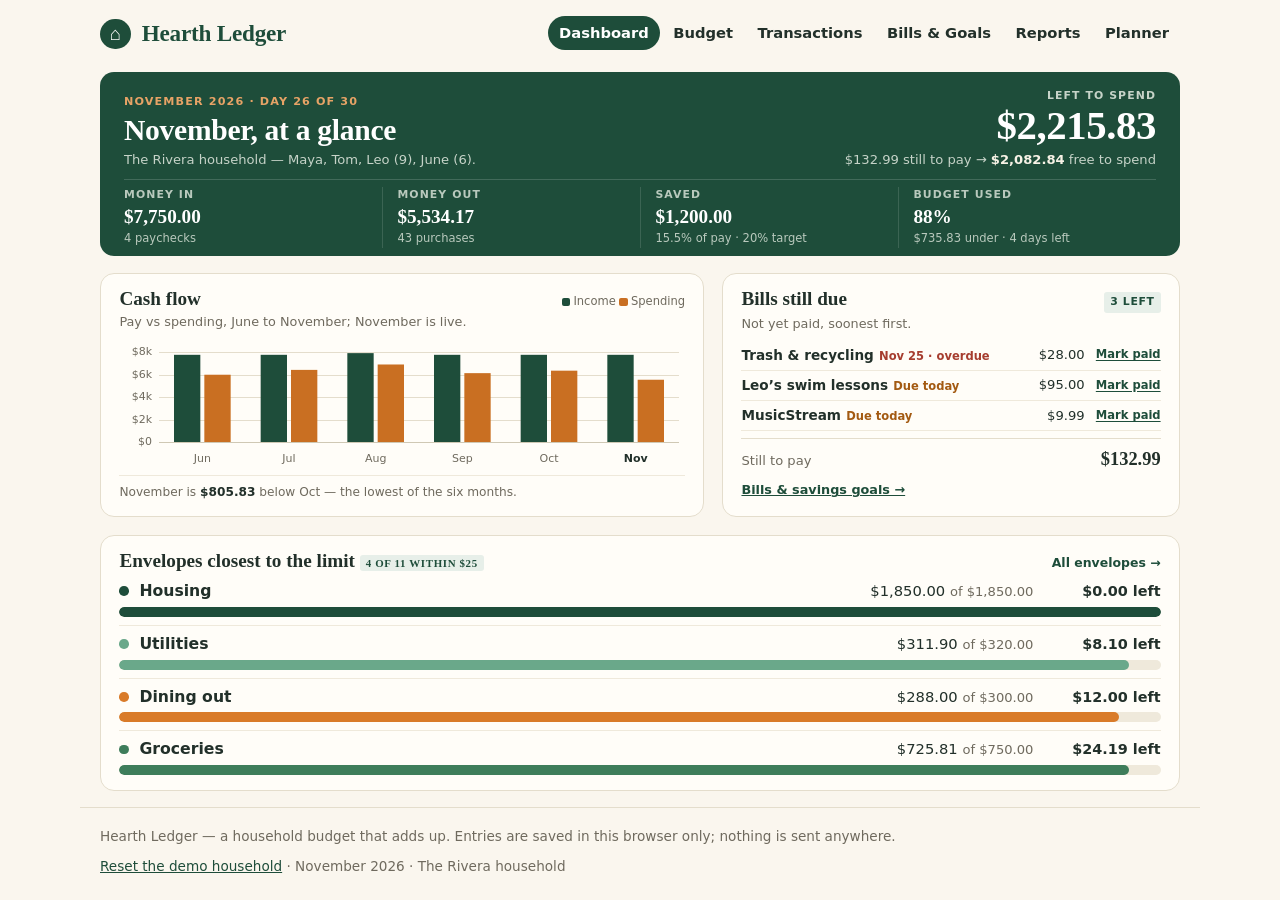
==== commit 0208e133: "Hearth Ledger round 2 optimization (Doubao): readable envelopes, reports arithmetic, footer inside 8" ====
--- a/app/index.html
+++ b/app/index.html
@@ -3,7 +3,7 @@
 <head>
 <meta charset="utf-8">
 <meta name="viewport" content="width=device-width, initial-scale=1">
-<meta name="description" content="Hearth Ledger — a household budget that adds up: the month at a glance, envelopes, a ledger, bills, savings goals, reports and a 50/30/20 planner. Offline, from its own files.">
+<meta name="description" content="Hearth Ledger — a household budget that adds up: the month at a glance, envelopes, a ledger, bills, goals, reports and a 50/30/20 planner, all offline.">
 <title>Hearth Ledger — a household budget that adds up</title>
 <link rel="icon" href="favicon.svg" type="image/svg+xml">
 <link rel="stylesheet" href="style.css">
--- a/app/style.css
+++ b/app/style.css
@@ -42,10 +42,10 @@
 .site-nav a { padding: 0.4em 0.75em; border-radius: 999px; text-decoration: none; color: var(--ink); font-weight: 700; font-size: 0.92rem; }
 .site-nav a:hover { background: var(--green-soft); color: var(--green); }
 .site-nav a.active { background: var(--green); color: #fff; }
-.site-footer { max-width: 1120px; margin: 0 auto; padding: 1.4rem 1.25rem 2.5rem; color: var(--muted); font-size: 0.85rem; border-top: 1px solid var(--line); }
+.site-footer { max-width: 1120px; margin: 0 auto; padding: 1.1rem 1.25rem 1.2rem; color: var(--muted); font-size: 0.85rem; border-top: 1px solid var(--line); }
 .site-footer .link-button { color: var(--green); }
 
-.page { max-width: 1120px; margin: 0 auto; padding: 0.5rem 1.25rem 2rem; }
+.page { max-width: 1120px; margin: 0 auto; padding: 0.5rem 1.25rem 1rem; }
 .page-head { margin: 0.4rem 0 1.1rem; }
 .page-head .lede { max-width: 68ch; }
 .eyebrow { text-transform: uppercase; letter-spacing: 0.1em; font-size: 0.7rem; font-weight: 700; color: var(--amber); margin: 0 0 0.35em; }
@@ -96,15 +96,15 @@
 
 /* Envelope rows: name, figures, and a bar under the line */
 
-.env { display: grid; grid-template-columns: 0.6em minmax(0, 1fr) auto 5.9em; grid-template-areas: "dot name figure left" "bar bar bar bar"; column-gap: 0.45rem; align-items: baseline; padding: 0.34rem 0; border-bottom: 1px solid var(--line-soft); }
+.env { display: grid; grid-template-columns: 0.7em minmax(0, 1fr) auto 7.4em; grid-template-areas: "dot name figure left" "bar bar bar bar"; column-gap: 0.55rem; align-items: baseline; padding: 0.5rem 0; border-bottom: 1px solid var(--line-soft); }
 .env:last-child { border-bottom: 0; padding-bottom: 0; }
 .env .dot { grid-area: dot; align-self: center; }
-.env-name { grid-area: name; font-weight: 700; font-size: 0.85rem; line-height: 1.3; overflow: hidden; text-overflow: ellipsis; white-space: nowrap; }
-.env-figure { grid-area: figure; font-size: 0.8rem; line-height: 1.3; white-space: nowrap; }
-.env-figure .of { color: var(--muted); font-size: 0.74rem; }
-.env-left { grid-area: left; font-size: 0.74rem; line-height: 1.3; color: var(--muted); text-align: right; white-space: nowrap; }
-.env .bar { grid-area: bar; margin-top: 0.26rem; }
-.env-grid { display: grid; grid-template-columns: 1fr 1fr; column-gap: 1.8rem; }
+.env-name { grid-area: name; font-weight: 700; font-size: 0.98rem; line-height: 1.3; overflow: hidden; text-overflow: ellipsis; white-space: nowrap; }
+.env-figure { grid-area: figure; font-size: 0.92rem; line-height: 1.3; white-space: nowrap; }
+.env-figure .of { color: var(--muted); font-size: 0.82rem; }
+.env-left { grid-area: left; font-size: 0.9rem; font-weight: 700; line-height: 1.3; text-align: right; white-space: nowrap; }
+.env .bar { grid-area: bar; height: 10px; margin-top: 0.34rem; }
+.env-grid { display: grid; grid-template-columns: 1fr; }
 
 /* Bills on the dashboard */
 
@@ -204,6 +204,14 @@
 .contribute-custom input { width: 5.4em; margin-top: 0; padding: 0.3em 0.4em; font-size: 0.8rem; }
 
 /* Reports and planner */
+
+.recon { display: grid; grid-template-columns: repeat(4, 1fr); margin: 0.1rem 0 0.45rem; border: 1px solid var(--line); border-radius: 10px; background: #fbf7ee; overflow: hidden; }
+.recon > div { padding: 0.4rem 0.6rem 0.45rem; border-left: 1px solid var(--line); }
+.recon > div:first-child { border-left: 0; }
+.recon .micro { font-size: 0.6rem; }
+.recon b { display: block; font-family: var(--serif); font-size: 1.05rem; line-height: 1.2; margin-top: 0.12em; white-space: nowrap; }
+.recon-sum { background: var(--green-soft); }
+.recon-sum b { color: var(--green); }
 
 .donut-legend { list-style: none; margin: 0.6rem 0 0; padding: 0; columns: 2; column-gap: 1.2rem; }
 .donut-legend li { display: flex; gap: 0.35rem; align-items: baseline; padding: 0.16em 0; break-inside: avoid; font-size: 0.8rem; }
@@ -240,7 +248,9 @@
   .board-strip > div:nth-child(n + 3) { border-top: 1px solid rgb(255 255 255 / 0.13); }
   .board-strip strong { font-size: 1.05rem; }
   .board-strip small { font-size: 0.68rem; }
-  .env-grid { grid-template-columns: 1fr; }
+  .recon { grid-template-columns: 1fr 1fr; }
+  .recon > div:nth-child(3) { border-left: 0; }
+  .recon > div:nth-child(n + 3) { border-top: 1px solid var(--line); }
   .budget-grid, .goals-grid { grid-template-columns: 1fr; }
   .donut-legend { columns: 1; }
   table.ledger { font-size: 0.78rem; }
